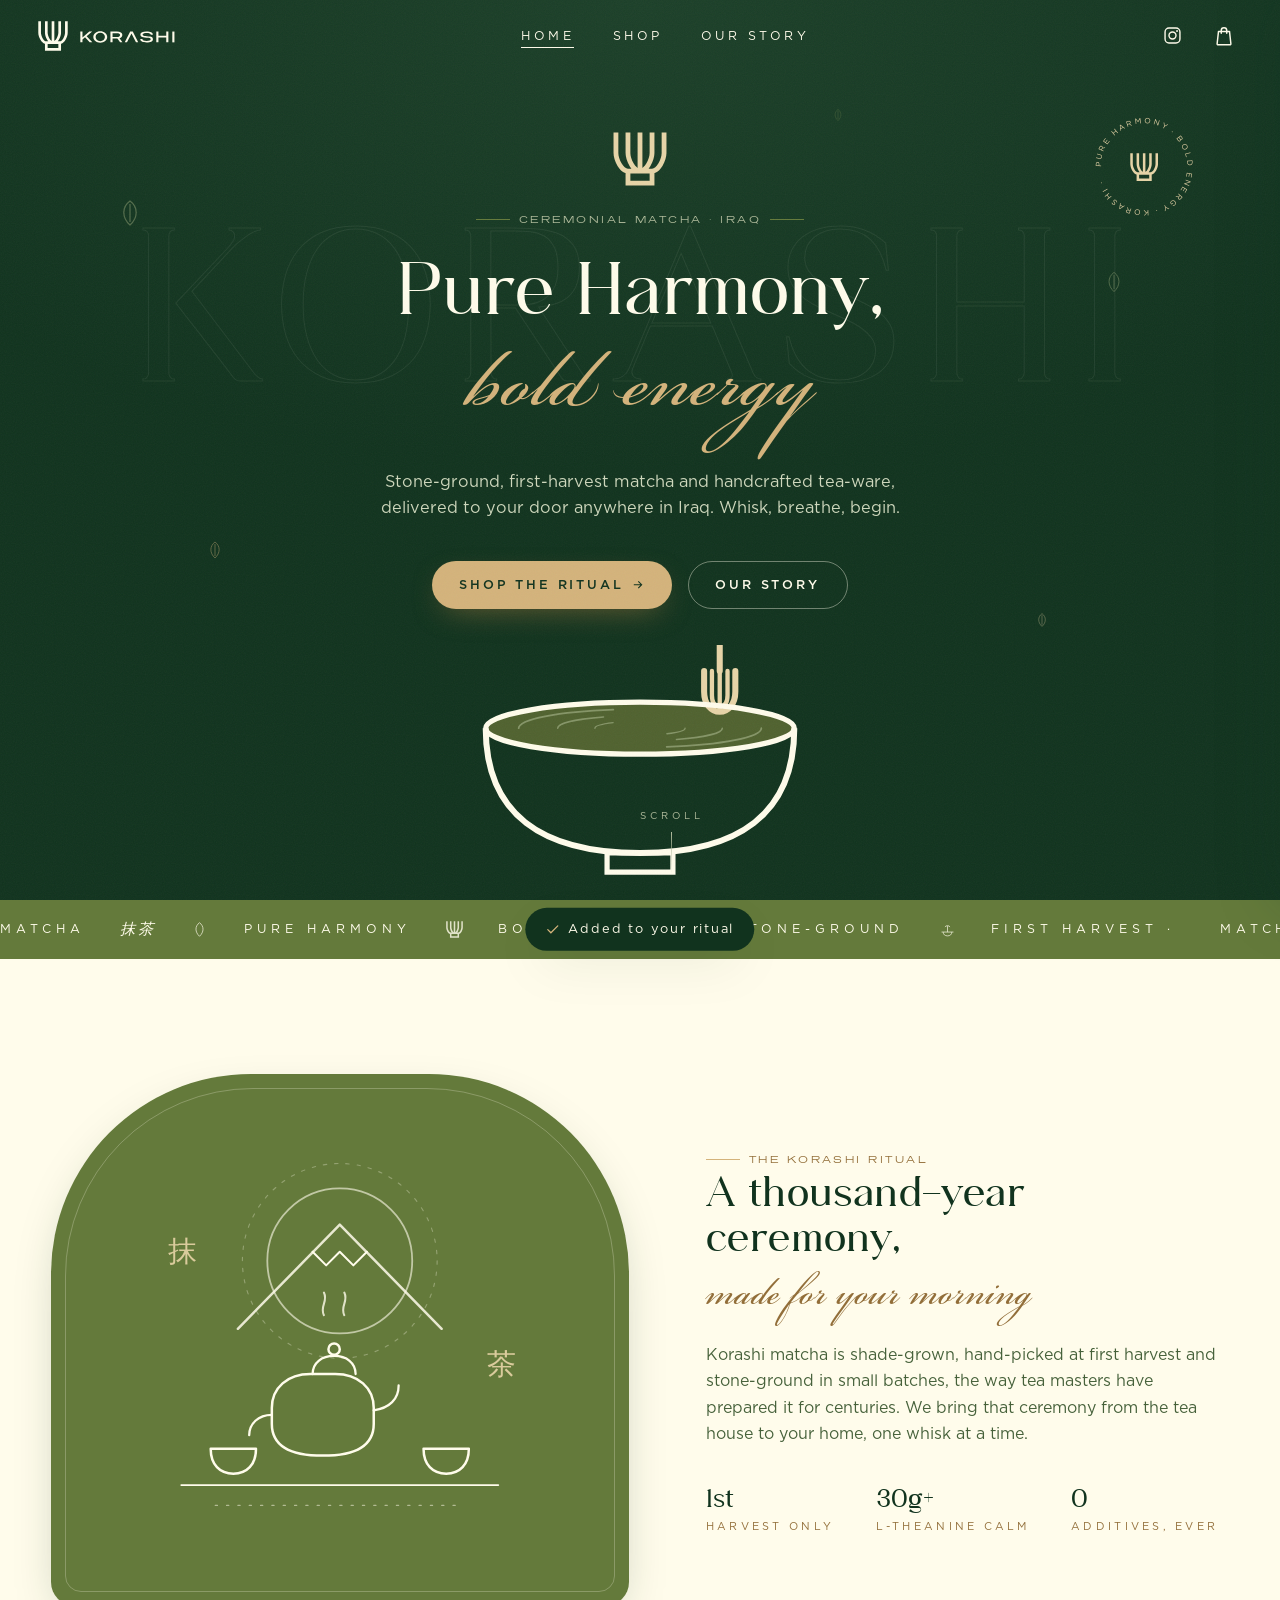
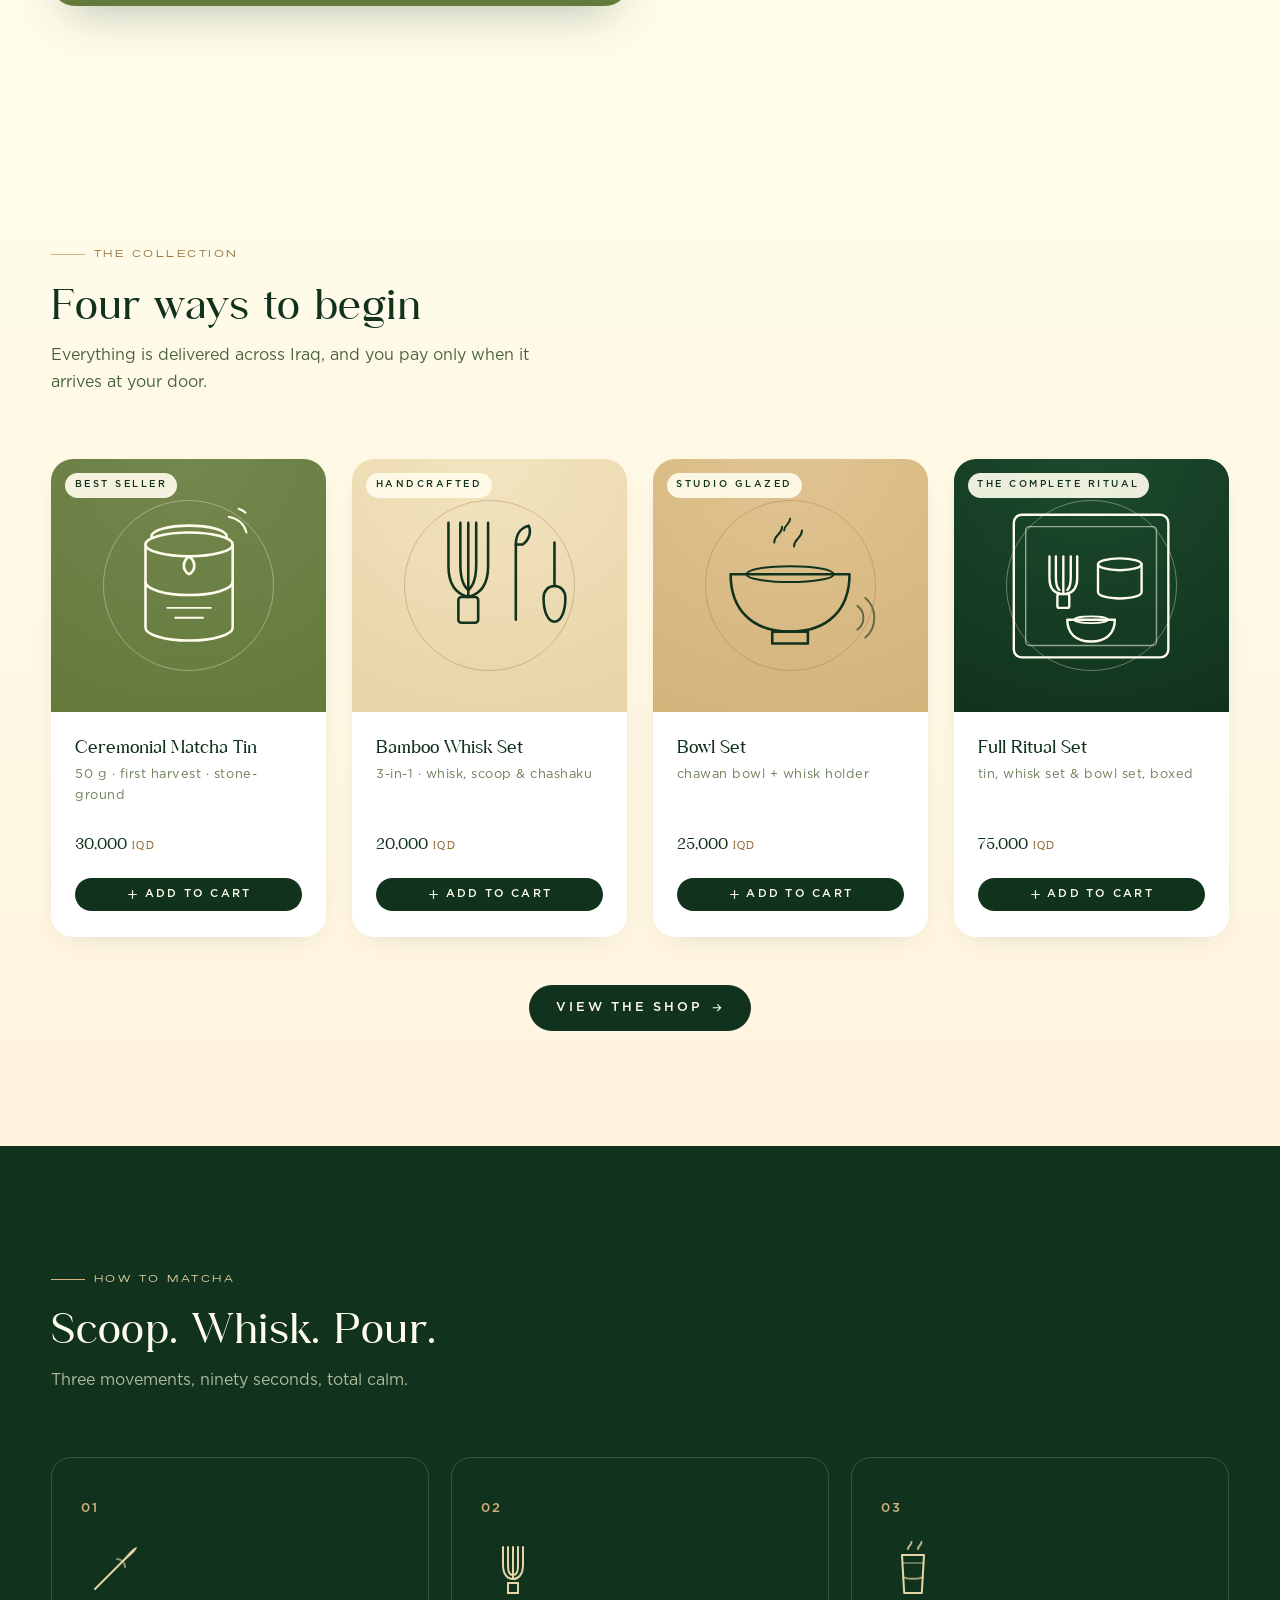
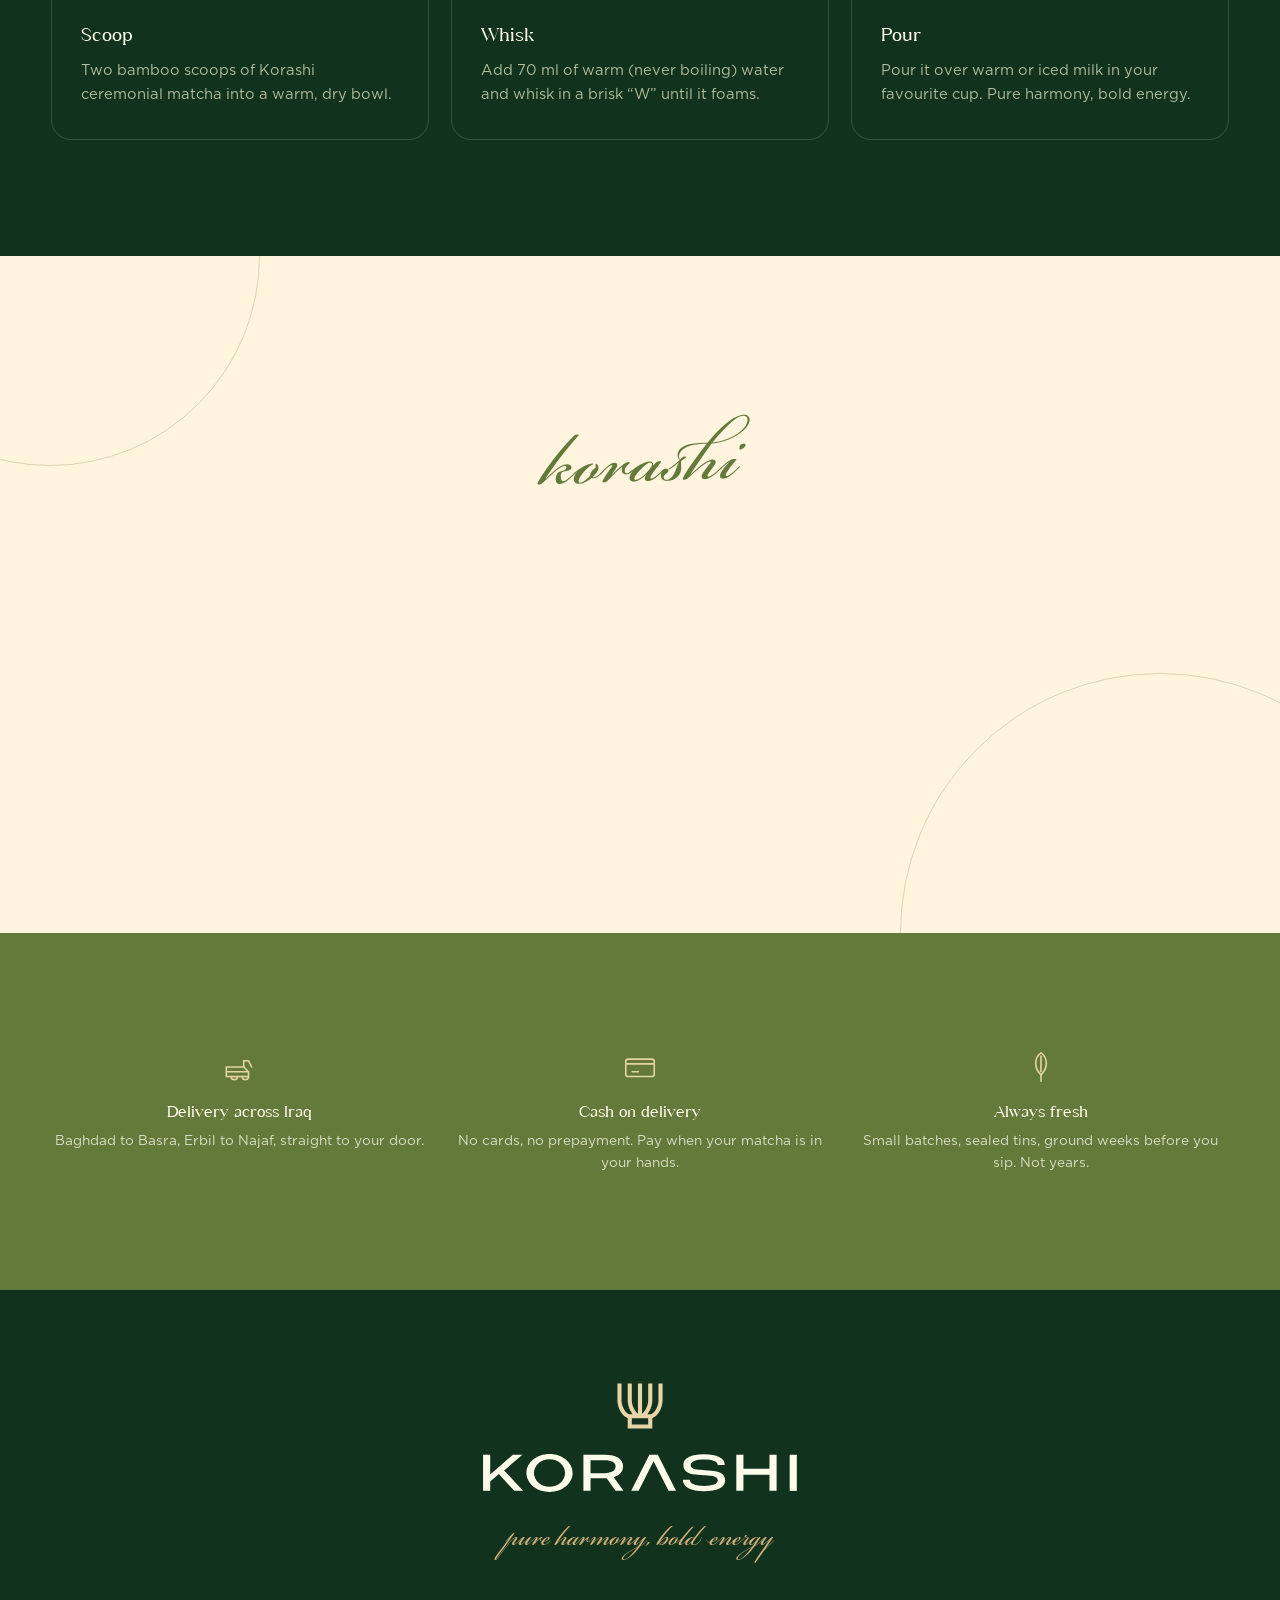
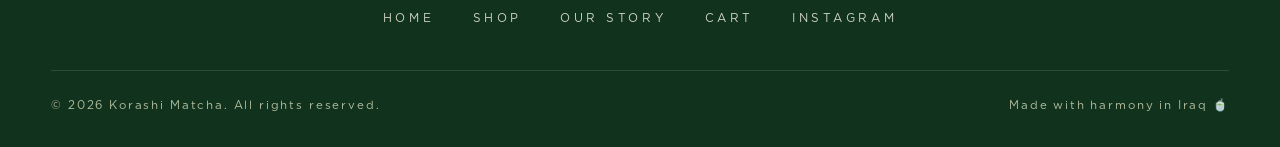
==== index.html @ 059290d9 "Add files via upload" ====
<!DOCTYPE html>
<html lang="en">
<head>
<meta charset="UTF-8">
<meta name="viewport" content="width=device-width, initial-scale=1.0">
<title>Korashi · Ceremonial Matcha · Pure Harmony, Bold Energy</title>
<meta name="description" content="Korashi brings ceremonial-grade matcha and handcrafted tea-ware to Iraq. Stone-ground, first harvest, delivered to your door. Cash on delivery.">
<link rel="icon" href="assets/favicon.svg" type="image/svg+xml">
<link rel="preconnect" href="https://fonts.googleapis.com">
<link rel="preconnect" href="https://fonts.gstatic.com" crossorigin>
<link href="https://fonts.googleapis.com/css2?family=Cormorant+Garamond:wght@400;500;600&family=Montserrat:wght@400;500;600&family=Pinyon+Script&display=swap" rel="stylesheet">
<link rel="stylesheet" href="css/style.css?v=4">
</head>
<body>

<!-- ====================================================== NAV -->
<header class="nav on-dark">
  <div class="nav-inner">
    <a class="brand" href="index.html" aria-label="Korashi, home">
      <span data-mark="mark" class="mark"></span>
      <span class="word" data-wordmark></span>
    </a>
    <ul class="nav-links">
      <li><a href="index.html" class="active">Home</a></li>
      <li><a href="shop.html">Shop</a></li>
      <li><a href="story.html">Our Story</a></li>
    </ul>
    <div class="nav-actions">
      <a class="icon-link" href="https://instagram.com/korashi.iq" target="_blank" rel="noopener" aria-label="Korashi on Instagram">
        <svg viewBox="0 0 24 24" fill="none" stroke="currentColor" stroke-width="1.6" stroke-linecap="round"><rect x="3.5" y="3.5" width="17" height="17" rx="4.5"/><circle cx="12" cy="12" r="4"/><circle cx="17.2" cy="6.8" r="1.1" fill="currentColor" stroke="none"/></svg>
      </a>
      <button class="cart-btn" data-open-cart aria-label="Open cart">
        <svg viewBox="0 0 24 24" fill="none" stroke="currentColor" stroke-width="1.6" stroke-linecap="round" stroke-linejoin="round"><path d="M6 7h12l1.5 13.5a1 1 0 0 1-1 1.1H5.5a1 1 0 0 1-1-1.1L6 7Z"/><path d="M9 9V6a3 3 0 0 1 6 0v3"/></svg>
        <span class="cart-count zero">0</span>
      </button>
      <button class="burger" aria-label="Menu"><span></span><span></span><span></span></button>
    </div>
  </div>
</header>

<nav class="mobile-menu">
  <a href="index.html">Home</a>
  <a href="shop.html">Shop</a>
  <a href="story.html">Our Story</a>
  <a class="icon-link" href="https://instagram.com/korashi.iq" target="_blank" rel="noopener" aria-label="Korashi on Instagram" style="margin-top:.6rem">
    <svg viewBox="0 0 24 24" fill="none" stroke="currentColor" stroke-width="1.6" stroke-linecap="round"><rect x="3.5" y="3.5" width="17" height="17" rx="4.5"/><circle cx="12" cy="12" r="4"/><circle cx="17.2" cy="6.8" r="1.1" fill="currentColor" stroke="none"/></svg>
  </a>
  <span class="script">pure harmony, bold energy</span>
</nav>

<!-- ====================================================== HERO -->
<section class="hero">
  <div class="hero-ghost" aria-hidden="true">KORASHI</div>

  <!-- floating leaves -->
  <span class="leaf" style="top:22%;left:9%;width:30px;--dur:8s;--rot:-25deg" aria-hidden="true">
    <svg viewBox="0 0 40 40" fill="none" stroke="#93a276" stroke-width="1.6"><path d="M20 4C9 12 9 26 20 36c11-10 11-24 0-32Z"/><path d="M20 8v24"/></svg>
  </span>
  <span class="leaf" style="top:60%;left:16%;width:20px;--dur:11s;--del:1.2s;--rot:40deg" aria-hidden="true">
    <svg viewBox="0 0 40 40" fill="none" stroke="#d4b37b" stroke-width="1.6"><path d="M20 4C9 12 9 26 20 36c11-10 11-24 0-32Z"/><path d="M20 8v24"/></svg>
  </span>
  <span class="leaf" style="top:30%;right:12%;width:24px;--dur:9.5s;--del:.6s;--rot:15deg" aria-hidden="true">
    <svg viewBox="0 0 40 40" fill="none" stroke="#93a276" stroke-width="1.6"><path d="M20 4C9 12 9 26 20 36c11-10 11-24 0-32Z"/><path d="M20 8v24"/></svg>
  </span>
  <span class="leaf" style="top:68%;right:18%;width:16px;--dur:7.5s;--del:2s;--rot:-50deg" aria-hidden="true">
    <svg viewBox="0 0 40 40" fill="none" stroke="#e7d4a7" stroke-width="1.6"><path d="M20 4C9 12 9 26 20 36c11-10 11-24 0-32Z"/><path d="M20 8v24"/></svg>
  </span>
  <span class="leaf" style="top:12%;right:34%;width:14px;--dur:10s;--del:3s;--rot:70deg" aria-hidden="true">
    <svg viewBox="0 0 40 40" fill="none" stroke="#74874f" stroke-width="1.6"><path d="M20 4C9 12 9 26 20 36c11-10 11-24 0-32Z"/><path d="M20 8v24"/></svg>
  </span>

  <!-- rotating slogan badge -->
  <div class="hero-badge" aria-hidden="true">
    <svg class="badge-text" viewBox="0 0 120 120" fill="none">
      <defs><path id="circ" d="M60,60 m-44,0 a44,44 0 1,1 88,0 a44,44 0 1,1 -88,0"/></defs>
      <text font-family="Gotham,Montserrat,sans-serif" font-size="7.8" letter-spacing="2.1" fill="#e7d4a7">
        <textPath href="#circ">PURE HARMONY · BOLD ENERGY · KORASHI ·</textPath>
      </text>
    </svg>
    <svg class="badge-mark" viewBox="0 0 204.19 204" fill="#e7d4a7">
      <path d="M65.69 156.72H138.5V184.02H65.69ZM187.59 127.54C196.6 112.32 202.19 93.87 202.19 79.38L202.19 2.0L183.98 2.0L183.98 79.38C183.98 90.49 179.14 106.12 171.94 118.29C164.33 131.14 155.47 138.51 147.61 138.51L134.67 138.51L137.27 134.9C138.97 132.55 140.6 130.07 142.13 127.53C151.12 112.32 156.72 93.86 156.72 79.38L156.72 2.0L138.5 2.0L138.5 79.38C138.5 90.45 133.65 106.09 126.42 118.29C122.88 124.28 118.91 129.26 114.96 132.68L111.2 135.95L111.2 2.0L92.99 2.0L92.99 135.95L89.23 132.68C85.28 129.26 81.32 124.28 77.77 118.29C70.54 106.09 65.69 90.45 65.69 79.38L65.69 2.0L47.51 2.0L47.51 79.38C47.51 93.91 53.09 112.36 62.07 127.54C63.59 130.07 65.22 132.55 66.92 134.9L69.52 138.51L56.58 138.51C48.72 138.51 39.86 131.14 32.25 118.28C25.05 106.05 20.21 90.42 20.21 79.38L20.21 2.0L2.0 2.0L2.0 79.38C2.0 93.87 7.59 112.32 16.6 127.54C24.96 141.67 35.12 151.12 45.98 154.88L47.51 155.41L47.51 202.0L156.72 202.0L156.72 155.41L158.24 154.88C169.09 151.12 179.24 141.66 187.59 127.54Z"/>
    </svg>
  </div>

  <div class="hero-inner">
    <svg class="hero-mark" viewBox="0 0 204.19 204" fill="#e7d4a7" aria-hidden="true">
      <path d="M65.69 156.72H138.5V184.02H65.69ZM187.59 127.54C196.6 112.32 202.19 93.87 202.19 79.38L202.19 2.0L183.98 2.0L183.98 79.38C183.98 90.49 179.14 106.12 171.94 118.29C164.33 131.14 155.47 138.51 147.61 138.51L134.67 138.51L137.27 134.9C138.97 132.55 140.6 130.07 142.13 127.53C151.12 112.32 156.72 93.86 156.72 79.38L156.72 2.0L138.5 2.0L138.5 79.38C138.5 90.45 133.65 106.09 126.42 118.29C122.88 124.28 118.91 129.26 114.96 132.68L111.2 135.95L111.2 2.0L92.99 2.0L92.99 135.95L89.23 132.68C85.28 129.26 81.32 124.28 77.77 118.29C70.54 106.09 65.69 90.45 65.69 79.38L65.69 2.0L47.51 2.0L47.51 79.38C47.51 93.91 53.09 112.36 62.07 127.54C63.59 130.07 65.22 132.55 66.92 134.9L69.52 138.51L56.58 138.51C48.72 138.51 39.86 131.14 32.25 118.28C25.05 106.05 20.21 90.42 20.21 79.38L20.21 2.0L2.0 2.0L2.0 79.38C2.0 93.87 7.59 112.32 16.6 127.54C24.96 141.67 35.12 151.12 45.98 154.88L47.51 155.41L47.51 202.0L156.72 202.0L156.72 155.41L158.24 154.88C169.09 151.12 179.24 141.66 187.59 127.54Z"/>
    </svg>

    <span class="overline hero-up d1">Ceremonial Matcha &middot; Iraq</span>

    <h1>
      <span class="hero-up d2" style="display:block">Pure Harmony,</span>
      <span class="script hero-up d3">bold energy</span>
    </h1>

    <p class="hero-sub hero-up d4">
      Stone-ground, first-harvest matcha and handcrafted tea-ware,
      delivered to your door anywhere in Iraq. Whisk, breathe, begin.
    </p>

    <div class="hero-ctas hero-up d5">
      <a class="btn btn-gold" href="shop.html">
        Shop the ritual
        <svg viewBox="0 0 24 24" fill="none" stroke="currentColor" stroke-width="2"><path d="M5 12h14M13 6l6 6-6 6"/></svg>
      </a>
      <a class="btn btn-line" href="story.html">Our story</a>
    </div>
  </div>

  <!-- animated bowl scene -->
  <svg class="hero-bowl" viewBox="0 0 600 280" fill="none" aria-hidden="true">
    <!-- steam -->
    <g class="steam">
      <path d="M255 90 C247 70 263 58 255 38 C249 24 257 14 255 4"/>
      <path d="M300 86 C292 66 308 54 300 34 C294 20 302 10 300 0"/>
      <path d="M345 90 C337 70 353 58 345 38 C339 24 347 14 345 4"/>
    </g>
    <!-- liquid -->
    <ellipse cx="300" cy="96" rx="178" ry="30" fill="#50622f"/>
    <g stroke="#93a276" stroke-linecap="round" opacity=".8" fill="none">
      <ellipse class="swirl s1" cx="300" cy="96" rx="140" ry="22" stroke-width="2" stroke-dasharray="55 85" pathLength="280"/>
      <ellipse class="swirl s2" cx="300" cy="96" rx="95" ry="14.5" stroke-width="1.8" stroke-dasharray="40 100" pathLength="280"/>
      <ellipse class="swirl s3" cx="300" cy="96" rx="52" ry="8" stroke-width="1.6" stroke-dasharray="30 110" pathLength="280"/>
    </g>
    <!-- whisk dipped in -->
    <g class="whisk-dip" stroke="#e7d4a7" stroke-width="7" stroke-linecap="round">
      <path d="M392 -40 V30"/>
      <path d="M374 30 v24c0 14 8 23 18 23s18-9 18-23V30" fill="none"/>
      <path d="M383 30 v28c0 9 3.5 13 9 13s9-4 9-13V30" fill="none" stroke-width="5"/>
      <path d="M392 30 v46" stroke-width="5"/>
    </g>
    <!-- bowl -->
    <path d="M122 96 C122 196 188 240 300 240 C412 240 478 196 478 96"
          stroke="#fffceb" stroke-width="7" fill="none"/>
    <path d="M262 240 h76 v22 h-76 Z" stroke="#fffceb" stroke-width="6" fill="none"/>
    <ellipse cx="300" cy="96" rx="178" ry="30" stroke="#fffceb" stroke-width="6"/>
  </svg>

  <div class="scroll-hint"><span>Scroll</span><i></i></div>
</section>

<!-- ====================================================== MARQUEE -->
<div class="marquee" aria-hidden="true">
  <div class="marquee-track">
    <span>Matcha <i class="jp">抹茶</i>
      <svg viewBox="0 0 40 40" fill="none" stroke="currentColor" stroke-width="2"><path d="M20 4C9 12 9 26 20 36c11-10 11-24 0-32Z"/></svg>
      Pure Harmony
      <svg viewBox="0 0 204.19 204" fill="currentColor"><path d="M65.69 156.72H138.5V184.02H65.69ZM187.59 127.54C196.6 112.32 202.19 93.87 202.19 79.38L202.19 2.0L183.98 2.0L183.98 79.38C183.98 90.49 179.14 106.12 171.94 118.29C164.33 131.14 155.47 138.51 147.61 138.51L134.67 138.51L137.27 134.9C138.97 132.55 140.6 130.07 142.13 127.53C151.12 112.32 156.72 93.86 156.72 79.38L156.72 2.0L138.5 2.0L138.5 79.38C138.5 90.45 133.65 106.09 126.42 118.29C122.88 124.28 118.91 129.26 114.96 132.68L111.2 135.95L111.2 2.0L92.99 2.0L92.99 135.95L89.23 132.68C85.28 129.26 81.32 124.28 77.77 118.29C70.54 106.09 65.69 90.45 65.69 79.38L65.69 2.0L47.51 2.0L47.51 79.38C47.51 93.91 53.09 112.36 62.07 127.54C63.59 130.07 65.22 132.55 66.92 134.9L69.52 138.51L56.58 138.51C48.72 138.51 39.86 131.14 32.25 118.28C25.05 106.05 20.21 90.42 20.21 79.38L20.21 2.0L2.0 2.0L2.0 79.38C2.0 93.87 7.59 112.32 16.6 127.54C24.96 141.67 35.12 151.12 45.98 154.88L47.51 155.41L47.51 202.0L156.72 202.0L156.72 155.41L158.24 154.88C169.09 151.12 179.24 141.66 187.59 127.54Z"/></svg>
      Bold Energy
      <svg viewBox="0 0 40 40" fill="none" stroke="currentColor" stroke-width="2"><circle cx="20" cy="20" r="14"/><path d="M20 6v28"/></svg>
      Stone-ground
      <svg viewBox="0 0 40 40" fill="none" stroke="currentColor" stroke-width="2"><path d="M6 26h28M10 26c0 6 4 9 10 9s10-3 10-9M20 26V12M14 14c2-4 10-4 12 0"/></svg>
      First Harvest&nbsp;·&nbsp;
    </span>
  </div>
</div>

<!-- ====================================================== RITUAL INTRO -->
<section class="section ritual">
  <div class="container ritual-grid">
    <div class="ritual-art reveal">
      <!-- line illustration: tea ceremony scene -->
      <svg viewBox="0 0 420 380" fill="none" stroke="#fffceb" stroke-width="2.2" stroke-linecap="round" stroke-linejoin="round">
        <!-- sun arc -->
        <circle cx="210" cy="120" r="64" stroke-width="1.6" opacity=".6"/>
        <circle cx="210" cy="120" r="86" stroke-width="1" opacity=".3" stroke-dasharray="3 7"/>
        <!-- mountain -->
        <path d="M120 180 L210 88 L300 180" opacity=".85"/>
        <path d="M186 112 l12 12 12-12 12 12 12-12" stroke-width="1.8"/>
        <!-- teapot -->
        <path d="M150 250 c0-18 14-30 34-30h22c20 0 34 12 34 30v14c0 18-14 28-45 28s-45-10-45-28v-14Z"/>
        <path d="M240 252 c14-2 22-10 22-22M150 256 c-12 0-20 8-20 18" stroke-width="2"/>
        <path d="M186 220 c0-10 8-16 19-16s19 6 19 16" stroke-width="2"/>
        <circle cx="205" cy="198" r="5"/>
        <!-- cups -->
        <path d="M96 286 h40 c0 14-8 22-20 22s-20-8-20-22ZM284 286 h40 c0 14-8 22-20 22s-20-8-20-22Z"/>
        <!-- steam -->
        <path d="M196 168 c-4-8 4-12 0-20M214 168 c-4-8 4-12 0-20" stroke-width="1.8" opacity=".8"/>
        <!-- base line -->
        <path d="M70 318 h280" stroke-width="1.6"/>
        <path d="M100 336 h220" stroke-width="1" opacity=".5" stroke-dasharray="2 8"/>
        <!-- script JP accents -->
        <text x="58" y="120" font-family="Cormorant Garamond,serif" font-size="26" fill="#e7d4a7" stroke="none" opacity=".9">抹</text>
        <text x="340" y="220" font-family="Cormorant Garamond,serif" font-size="26" fill="#e7d4a7" stroke="none" opacity=".9">茶</text>
      </svg>
    </div>

    <div class="ritual-copy">
      <span class="overline reveal">The Korashi Ritual</span>
      <h2 class="h-serif reveal" data-delay="80">A thousand-year ceremony,
        <span class="script">made for your morning</span>
      </h2>
      <p class="reveal" data-delay="160">
        Korashi matcha is shade-grown, hand-picked at first harvest and
        stone-ground in small batches, the way tea masters have prepared it
        for centuries. We bring that ceremony from the tea house to your home,
        one whisk at a time.
      </p>
      <div class="ritual-stats">
        <div class="stat reveal" data-delay="220"><b>1st</b><span>Harvest only</span></div>
        <div class="stat reveal" data-delay="300"><b>30g+</b><span>L-theanine calm</span></div>
        <div class="stat reveal" data-delay="380"><b>0</b><span>Additives, ever</span></div>
      </div>
    </div>
  </div>
</section>

<!-- ====================================================== PRODUCTS -->
<section class="section products-bg" id="collection">
  <div class="container">
    <div class="section-head">
      <span class="overline reveal">The Collection</span>
      <h2 class="h-serif reveal" data-delay="80">Four ways to begin</h2>
      <p class="reveal" data-delay="160">Everything is delivered across Iraq, and you pay only when it arrives at your door.</p>
    </div>
    <div class="product-grid" data-product-grid></div>
    <p class="reveal" style="text-align:center;margin-top:3rem" data-delay="120">
      <a class="btn btn-ink" href="shop.html">View the shop
        <svg viewBox="0 0 24 24" fill="none" stroke="currentColor" stroke-width="2"><path d="M5 12h14M13 6l6 6-6 6"/></svg>
      </a>
    </p>
  </div>
</section>

<!-- ====================================================== STEPS -->
<section class="section steps">
  <div class="container">
    <div class="section-head">
      <span class="overline reveal">How to matcha</span>
      <h2 class="h-serif reveal" data-delay="80">Scoop. Whisk. Pour.</h2>
      <p class="reveal" data-delay="160">Three movements, ninety seconds, total calm.</p>
    </div>
    <div class="steps-grid">
      <div class="step reveal">
        <div class="icon">
          <svg viewBox="0 0 64 64" fill="none" stroke-width="2" stroke-linecap="round">
            <g class="anim-rock" style="transform-origin:32px 32px">
              <path d="M14 50 L40 24"/><path d="M40 24 c10-10 12-10 14-14 -4 2-4 4-14 14Z"/>
              <path d="M36 20 a8 8 0 0 1 8 8" opacity=".6"/>
            </g>
          </svg>
        </div>
        <h3>Scoop</h3>
        <p>Two bamboo scoops of Korashi ceremonial matcha into a warm, dry bowl.</p>
      </div>
      <div class="step reveal" data-delay="120">
        <div class="icon">
          <svg viewBox="0 0 64 64" fill="none" stroke-width="2" stroke-linecap="round">
            <g class="anim-rock" style="transform-origin:32px 12px">
              <path d="M22 8 v18 c0 10 5 14 10 14 s10-4 10-14 V8"/>
              <path d="M27 8 v19c0 6 2 9 5 9s5-3 5-9V8"/><path d="M32 8 v32"/>
              <path d="M27 44 h10 v10 h-10 Z"/>
            </g>
          </svg>
        </div>
        <h3>Whisk</h3>
        <p>Add 70 ml of warm (never boiling) water and whisk in a brisk “W” until it foams.</p>
      </div>
      <div class="step reveal" data-delay="240">
        <div class="icon">
          <svg viewBox="0 0 64 64" fill="none" stroke-width="2" stroke-linecap="round" stroke-linejoin="round">
            <path d="M21 16h22l-2.2 38H23.2Z"/>
            <path d="M22.2 38c3.5 2.4 16 2.4 19.6 0" opacity=".7"/>
            <path d="M22 24h20" opacity=".4"/>
            <path class="anim-rock" style="transform-origin:32px 8px" d="M27 10c0-3.5 3.5-3.5 3.5-7M37 10c0-3.5 3.5-3.5 3.5-7" opacity=".8"/>
          </svg>
        </div>
        <h3>Pour</h3>
        <p>Pour it over warm or iced milk in your favourite cup. Pure harmony, bold energy.</p>
      </div>
    </div>
  </div>
</section>

<!-- ====================================================== STORY TEASER -->
<section class="section teaser">
  <span class="ring r1"></span><span class="ring r2"></span>
  <div class="container">
    <span class="big-script reveal">korashi</span>
    <h2 class="h-serif reveal" data-delay="100">Born from a whisk, a bowl, and a quiet moment</h2>
    <p class="reveal" data-delay="180">
      Our brandmark is a chasen, the bamboo whisk that turns powdered leaf into
      liquid jade. It is the heart of every Korashi product and every Korashi morning.
    </p>
    <a class="btn btn-gold reveal" data-delay="260" href="story.html">Read our story</a>
    <a class="btn btn-ink reveal" data-delay="320" href="https://instagram.com/korashi.iq" target="_blank" rel="noopener" style="margin-left:.6rem">
      <svg viewBox="0 0 24 24" fill="none" stroke="currentColor" stroke-width="1.6" stroke-linecap="round"><rect x="3.5" y="3.5" width="17" height="17" rx="4.5"/><circle cx="12" cy="12" r="4"/><circle cx="17.2" cy="6.8" r="1.1" fill="currentColor" stroke="none"/></svg>
      korashi.iq
    </a>
  </div>
</section>

<!-- ====================================================== TRUST STRIP -->
<section class="section trust">
  <div class="container trust-grid">
    <div class="trust-item reveal">
      <svg viewBox="0 0 48 48" fill="none" stroke-width="2" stroke-linecap="round"><path d="M8 24h22l6 6v6H8zM14 36a4 4 0 1 0 8 0M28 36a4 4 0 1 0 8 0M8 30h28"/><path d="M30 24v-8h6l4 8"/></svg>
      <h4>Delivery across Iraq</h4>
      <p>Baghdad to Basra, Erbil to Najaf, straight to your door.</p>
    </div>
    <div class="trust-item reveal" data-delay="120">
      <svg viewBox="0 0 48 48" fill="none" stroke-width="2" stroke-linecap="round"><rect x="6" y="14" width="36" height="22" rx="3"/><path d="M6 20h36M14 30h8"/></svg>
      <h4>Cash on delivery</h4>
      <p>No cards, no prepayment. Pay when your matcha is in your hands.</p>
    </div>
    <div class="trust-item reveal" data-delay="240">
      <svg viewBox="0 0 48 48" fill="none" stroke-width="2" stroke-linecap="round"><path d="M24 6c-9 7-9 19 0 28 9-9 9-21 0-28Z"/><path d="M24 10v20M24 42v-8"/></svg>
      <h4>Always fresh</h4>
      <p>Small batches, sealed tins, ground weeks before you sip. Not years.</p>
    </div>
  </div>
</section>

<!-- ====================================================== FOOTER -->
<footer>
  <div class="container foot-inner">
    <span data-mark="" class="foot-mark" style="color:#e7d4a7"></span>
    <div class="foot-word" data-wordmark style="color:var(--cream)"></div>
    <div class="foot-slogan">pure harmony, bold energy</div>
    <nav class="foot-links">
      <a href="index.html">Home</a>
      <a href="shop.html">Shop</a>
      <a href="story.html">Our Story</a>
      <a href="#" data-open-cart>Cart</a>
      <a href="https://instagram.com/korashi.iq" target="_blank" rel="noopener">Instagram</a>
    </nav>
    <div class="foot-base">
      <span>© 2026 Korashi Matcha. All rights reserved.</span>
      <span>Made with harmony in Iraq 🍵</span>
    </div>
  </div>
</footer>

<script src="js/main.js?v=3"></script>
</body>
</html>
---- css/style.css ----
/* ========================================================================
   KORASHI — Pure Harmony, Bold Energy
   Brand palette (from Korashi Brand Guideline):
   deep green  #11331e  (Pantone 560 C)
   olive       #647a3b  (Pantone 7743 C)
   cream       #fffceb  (Pantone 7499 C)
   golds       #e7d4a7 / #d4b37b / #926e39
   ======================================================================== */

@font-face{font-family:"Classy Vogue";src:url("../assets/fonts/ClassyVogueRegular-full.woff2") format("woff2");font-weight:400;font-display:swap}
@font-face{font-family:"Gotham";src:url("../assets/fonts/Gotham-Book-full.woff2") format("woff2");font-weight:300 400;font-display:swap}
@font-face{font-family:"Gotham";src:url("../assets/fonts/Gotham-Medium-full.woff2") format("woff2");font-weight:500 600;font-display:swap}
@font-face{font-family:"Presicav";src:url("../assets/fonts/Presicav-Light.woff2") format("woff2");font-weight:300;font-display:swap}
@font-face{font-family:"Presicav";src:url("../assets/fonts/Presicav-Regular.woff2") format("woff2");font-weight:400 500;font-display:swap}
@font-face{font-family:"Bickham Script Pro";src:url("../assets/fonts/BickhamScriptPro-Regular.woff2") format("woff2");font-weight:400;font-display:swap}
@font-face{font-family:"Bickham Script Pro";src:url("../assets/fonts/BickhamScriptPro-Semibold.woff2") format("woff2");font-weight:600;font-display:swap}

:root{
  --ink:        #11331e;
  --ink-soft:   #1c4029;
  --olive:      #647a3b;
  --olive-deep: #50622f;
  --olive-mist: #93a276;
  --olive-pale: #b2bd9d;
  --cream:      #fffceb;
  --cream-2:    #fff4de;
  --sand:       #e7d4a7;
  --gold:       #d4b37b;
  --gold-deep:  #926e39;

  --serif: "Classy Vogue", "Cormorant Garamond", Georgia, serif;
  --sans:  "Gotham", "Montserrat", "Helvetica Neue", sans-serif;
  --wide:  "Presicav", "Gotham", "Montserrat", sans-serif;
  --script:"Bickham Script Pro", "Pinyon Script", cursive;

  --ease: cubic-bezier(.22,.84,.36,1);
  --shadow: 0 18px 50px -18px rgba(17,51,30,.35);
}

*{margin:0;padding:0;box-sizing:border-box}
html{scroll-behavior:smooth}
body{
  font-family:var(--sans);
  font-weight:400;
  background:var(--cream);
  color:var(--ink);
  line-height:1.65;
  overflow-x:hidden;
  -webkit-font-smoothing:antialiased;
}
/* paper grain */
body::after{
  content:"";position:fixed;inset:0;z-index:9999;pointer-events:none;opacity:.05;
  background-image:url("data:image/svg+xml,%3Csvg xmlns='http://www.w3.org/2000/svg' width='160' height='160'%3E%3Cfilter id='n'%3E%3CfeTurbulence type='fractalNoise' baseFrequency='.9' numOctaves='2'/%3E%3C/filter%3E%3Crect width='160' height='160' filter='url(%23n)'/%3E%3C/svg%3E");
}
img,svg{display:block;max-width:100%}
a{color:inherit;text-decoration:none}
button{font:inherit;color:inherit;background:none;border:0;cursor:pointer}
input,select,textarea{font:inherit;color:inherit}
::selection{background:var(--olive);color:var(--cream)}

.container{width:min(1180px,92%);margin-inline:auto}

/* ---------- type helpers ---------- */
.overline{
  font-family:var(--wide);font-size:.6rem;font-weight:300;letter-spacing:.26em;text-transform:uppercase;
  color:var(--gold-deep);display:inline-flex;align-items:center;gap:.9em;
}
.overline::before{content:"";width:34px;height:1px;background:var(--gold)}
.on-dark .overline,.overline.on-dark{color:var(--sand)}
.h-serif{font-family:var(--serif);font-weight:500;line-height:1.08;letter-spacing:.01em}
.script{font-family:var(--script);font-weight:400;line-height:1}
.section{padding:clamp(4.5rem,9vw,8rem) 0}
.section-head{max-width:640px;margin-bottom:clamp(2.5rem,5vw,4rem)}
.section-head h2{font-size:clamp(1.7rem,3.6vw,2.7rem);margin:.4em 0 .35em}
.section-head p{color:#46613a;max-width:46ch}

/* ---------- buttons ---------- */
.btn{
  position:relative;display:inline-flex;align-items:center;gap:.6em;
  padding:1em 2.1em;border-radius:99px;
  font-family:var(--sans);font-size:.8rem;font-weight:500;
  letter-spacing:.22em;text-transform:uppercase;
  transition:transform .45s var(--ease),box-shadow .45s var(--ease),background .3s,color .3s;
  overflow:hidden;white-space:nowrap;
}
.btn svg{width:1.05em;height:1.05em;flex:none}
.btn::before{ /* sheen sweep */
  content:"";position:absolute;top:0;left:-80%;width:55%;height:100%;
  background:linear-gradient(105deg,transparent,rgba(255,252,235,.45),transparent);
  transform:skewX(-20deg);transition:left .6s var(--ease);
}
.btn:hover::before{left:120%}
.btn:hover{transform:translateY(-3px)}
.btn:active{transform:translateY(0) scale(.98)}
.btn-gold{background:var(--gold);color:var(--ink);box-shadow:0 10px 30px -12px rgba(146,110,57,.8)}
.btn-gold:hover{background:var(--sand)}
.btn-ink{background:var(--ink);color:var(--cream)}
.btn-ink:hover{background:var(--ink-soft)}
.btn-line{border:1px solid currentColor;background:transparent}
.btn-line:hover{background:rgba(255,252,235,.1)}
.btn[disabled]{opacity:.5;pointer-events:none}

/* ---------- reveal on scroll ---------- */
.reveal{opacity:0;transform:translateY(34px);transition:opacity .9s var(--ease),transform .9s var(--ease)}
.reveal.in{opacity:1;transform:none}

/* ========================================================================
   NAV
   ======================================================================== */
.nav{
  position:fixed;top:0;left:0;right:0;z-index:200;
  transition:background .4s,box-shadow .4s,transform .4s;
}
.nav-inner{
  width:min(1280px,94%);margin-inline:auto;
  display:flex;align-items:center;justify-content:space-between;
  padding:1.1rem 0;transition:padding .4s;
}
.nav.scrolled{background:rgba(255,252,235,.88);backdrop-filter:blur(14px);box-shadow:0 1px 0 rgba(17,51,30,.08)}
.nav.scrolled .nav-inner{padding:.7rem 0}
.nav.on-dark:not(.scrolled){color:var(--cream)}
.brand{display:flex;align-items:center;gap:.75rem}
[data-mark],[data-wordmark]{display:inline-flex}
.brand .mark{width:30px;height:36px}
.brand .word{display:inline-flex;transform:translateY(1px)}
.brand .word svg{height:12px;width:auto}
.nav-links{display:flex;align-items:center;gap:2.4rem;list-style:none}
.nav-links a{
  position:relative;font-size:.78rem;font-weight:400;letter-spacing:.28em;text-transform:uppercase;
}
.nav-links a::after{
  content:"";position:absolute;left:0;bottom:-6px;width:100%;height:1px;
  background:currentColor;transform:scaleX(0);transform-origin:right;transition:transform .4s var(--ease);
}
.nav-links a:hover::after,.nav-links a.active::after{transform:scaleX(1);transform-origin:left}
.nav-actions{display:flex;align-items:center;gap:1.1rem}
.cart-btn{position:relative;display:inline-flex;padding:.4rem}
.cart-btn svg{width:22px;height:22px}
.icon-link{display:inline-flex;padding:.4rem;transition:transform .35s var(--ease),color .3s}
.icon-link svg{width:21px;height:21px}
.icon-link:hover{transform:translateY(-2px);color:var(--gold-deep)}
.nav.on-dark:not(.scrolled) .icon-link:hover{color:var(--gold)}
.mobile-menu .icon-link svg{width:30px;height:30px}
.cart-count{
  position:absolute;top:-2px;right:-6px;min-width:18px;height:18px;padding:0 4px;
  border-radius:99px;background:var(--gold-deep);color:var(--cream);
  font-size:.62rem;font-weight:600;display:grid;place-items:center;
  transition:transform .3s var(--ease);
}
.cart-count.zero{transform:scale(0)}
.cart-count.bump{animation:bump .45s var(--ease)}
@keyframes bump{40%{transform:scale(1.45)}}

.burger{display:none;flex-direction:column;gap:5px;padding:.5rem}
.burger span{width:24px;height:1.6px;background:currentColor;transition:.35s var(--ease)}

.mobile-menu{
  position:fixed;inset:0;z-index:190;background:var(--ink);color:var(--cream);
  display:flex;flex-direction:column;justify-content:center;align-items:center;gap:1rem;
  clip-path:circle(0% at calc(100% - 44px) 36px);transition:clip-path .65s var(--ease);
}
.mobile-menu.open{clip-path:circle(180% at calc(100% - 44px) 36px)}
.mobile-menu a{font-family:var(--serif);font-size:1.7rem;padding:.5rem;opacity:.92}
.mobile-menu .script{color:var(--gold);font-size:2.2rem;margin-top:1.4rem}
body.menu-open .burger span:nth-child(1){transform:translateY(6.6px) rotate(45deg)}
body.menu-open .burger span:nth-child(2){opacity:0}
body.menu-open .burger span:nth-child(3){transform:translateY(-6.6px) rotate(-45deg)}
body.menu-open{overflow:hidden}
body.menu-open .nav{color:var(--cream)!important;background:transparent!important;box-shadow:none!important}

/* ========================================================================
   HERO
   ======================================================================== */
.hero{
  position:relative;min-height:100svh;display:flex;flex-direction:column;
  justify-content:center;align-items:center;text-align:center;
  background:radial-gradient(120% 90% at 50% 0%,var(--ink-soft) 0%,var(--ink) 58%);
  color:var(--cream);overflow:hidden;padding:7.5rem 1rem 0;
}
/* faint giant wordmark backdrop */
.hero-ghost{
  position:absolute;top:14%;left:50%;transform:translateX(-50%);
  font-family:var(--serif);font-weight:400;letter-spacing:.08em;
  font-size:clamp(6rem,17vw,15rem);color:transparent;
  -webkit-text-stroke:1px rgba(255,252,235,.07);
  pointer-events:none;user-select:none;white-space:nowrap;
}
.hero-inner{position:relative;z-index:3;display:flex;flex-direction:column;align-items:center;max-width:880px}
.hero-mark{width:54px;height:54px;margin-bottom:1.6rem;animation:markIn 1.4s var(--ease) both}
@keyframes markIn{0%{opacity:0;transform:translateY(26px) scale(.82)}100%{opacity:1;transform:none}}

.hero .overline{color:var(--olive-pale)}
.hero .overline::before,.hero .overline::after{content:"";width:34px;height:1px;background:var(--olive)}
.hero h1{
  font-family:var(--serif);font-weight:400;
  font-size:clamp(2.2rem,6vw,4.6rem);line-height:1.06;margin:.3em 0 0;
}
.hero h1 .script{
  display:block;font-size:clamp(3.6rem,9.4vw,7.8rem);font-weight:400;color:var(--gold);
  margin-top:-.04em;transform:rotate(-2deg);
}
.hero-sub{max-width:46ch;margin:1.6rem auto 2.4rem;color:#cfd8bd;font-size:1.02rem;font-weight:300}
.hero-ctas{display:flex;gap:1rem;flex-wrap:wrap;justify-content:center}
.hero .btn-line{color:var(--cream);border-color:rgba(255,252,235,.4)}

/* staggered entrance */
.hero-up{opacity:0;transform:translateY(40px);animation:heroUp 1.1s var(--ease) forwards}
@keyframes heroUp{to{opacity:1;transform:none}}
.d1{animation-delay:.15s}.d2{animation-delay:.3s}.d3{animation-delay:.45s}.d4{animation-delay:.6s}.d5{animation-delay:.75s}

/* the bowl scene */
.hero-bowl{
  position:relative;z-index:2;width:min(520px,80vw);margin-top:clamp(1.5rem,4vh,3.5rem);
  opacity:0;animation:heroUp 1.2s var(--ease) .8s forwards;
}
.hero-bowl .steam path{
  fill:none;stroke:var(--cream);stroke-width:2.4;stroke-linecap:round;opacity:0;
  stroke-dasharray:60 200;
  animation:steam 5s ease-in-out infinite;
}
.hero-bowl .steam path:nth-child(2){animation-delay:1.6s}
.hero-bowl .steam path:nth-child(3){animation-delay:3.2s}
@keyframes steam{
  0%{stroke-dashoffset:240;opacity:0}
  18%{opacity:.5}
  60%{opacity:.25}
  100%{stroke-dashoffset:0;opacity:0}
}
.hero-bowl .swirl{animation:swirl 7s linear infinite}
.hero-bowl .swirl.s2{animation-duration:5.2s;animation-direction:reverse}
.hero-bowl .swirl.s3{animation-duration:3.8s}
@keyframes swirl{to{stroke-dashoffset:-280}}
.hero-bowl .whisk-dip{animation:whiskRock 3.4s ease-in-out infinite;transform-origin:392px 40px}
@keyframes whiskRock{0%,100%{transform:rotate(0deg)}50%{transform:rotate(-5deg)}}

/* rotating badge */
.hero-badge{
  position:absolute;z-index:4;right:clamp(1rem,6vw,5rem);top:clamp(5.5rem,12vh,8rem);
  width:118px;height:118px;opacity:0;animation:heroUp 1s var(--ease) 1.1s forwards;
}
.hero-badge svg{position:absolute;inset:0;width:100%;height:100%}
.hero-badge .badge-text{animation:spin 24s linear infinite}
.hero-badge .badge-mark{width:24%;height:24%;inset:38%}
@keyframes spin{to{transform:rotate(360deg)}}

/* floating leaves */
.leaf{position:absolute;z-index:1;pointer-events:none;opacity:.5}
.leaf svg{width:100%;height:100%}
.leaf{animation:floaty var(--dur,9s) ease-in-out var(--del,0s) infinite}
@keyframes floaty{
  0%,100%{transform:translateY(0) rotate(var(--rot,0deg))}
  50%{transform:translateY(-26px) rotate(calc(var(--rot,0deg) + 14deg))}
}

/* scroll hint */
.scroll-hint{
  position:absolute;bottom:1.6rem;left:50%;transform:translateX(-50%);z-index:4;
  display:flex;flex-direction:column;align-items:center;gap:.5rem;
  font-size:.62rem;letter-spacing:.4em;text-transform:uppercase;color:var(--olive-pale);
  opacity:0;animation:heroUp 1s var(--ease) 1.5s forwards;
}
.scroll-hint i{width:1px;height:42px;background:linear-gradient(var(--olive-pale),transparent);position:relative;overflow:hidden}
.scroll-hint i::after{content:"";position:absolute;top:-40%;left:0;width:100%;height:40%;background:var(--cream);animation:dripline 2s ease-in-out infinite}
@keyframes dripline{to{top:120%}}

/* ========================================================================
   MARQUEE
   ======================================================================== */
.marquee{background:var(--olive);color:var(--cream);padding:1.05rem 0;overflow:hidden;position:relative}
.marquee-track{display:flex;width:max-content;animation:marquee 36s linear infinite}
.marquee:hover .marquee-track{animation-play-state:paused}
.marquee-track span{
  display:inline-flex;align-items:center;gap:2.2rem;padding-right:2.2rem;
  font-size:.78rem;font-weight:400;letter-spacing:.4em;text-transform:uppercase;white-space:nowrap;
}
.marquee-track .jp{font-size:.95rem;letter-spacing:.2em}
.marquee-track svg{width:17px;height:17px;opacity:.8}
@keyframes marquee{to{transform:translateX(-50%)}}

/* ========================================================================
   RITUAL INTRO (index)
   ======================================================================== */
.ritual{position:relative}
.ritual-grid{display:grid;grid-template-columns:1.05fr .95fr;gap:clamp(2.5rem,6vw,6rem);align-items:center}
.ritual-art{
  position:relative;background:var(--olive);border-radius:200px 200px 24px 24px;
  padding:clamp(2rem,4vw,3.5rem);box-shadow:var(--shadow);overflow:hidden;
}
.ritual-art::before{
  content:"";position:absolute;inset:14px;border:1px solid rgba(255,252,235,.25);
  border-radius:188px 188px 16px 16px;pointer-events:none;
}
.ritual-art svg{width:100%;height:auto}
.ritual-copy h2{font-size:clamp(1.7rem,3.4vw,2.6rem)}
.ritual-copy .script{color:var(--gold-deep);font-size:clamp(2.6rem,4.6vw,3.5rem);display:block;margin-top:.12em}
.ritual-copy p{margin:1.3rem 0 0;color:#46613a}
.ritual-stats{display:flex;gap:2.6rem;margin-top:2.4rem;flex-wrap:wrap}
.stat b{font-family:var(--serif);font-weight:400;font-size:1.6rem;display:block;line-height:1}
.stat span{font-size:.68rem;letter-spacing:.3em;text-transform:uppercase;color:var(--gold-deep)}

/* ========================================================================
   PRODUCTS
   ======================================================================== */
.products-bg{background:linear-gradient(var(--cream),var(--cream-2))}
.product-grid{display:grid;grid-template-columns:repeat(auto-fit,minmax(255px,1fr));gap:1.6rem}
.card{
  position:relative;background:#fff;border-radius:22px;overflow:hidden;
  box-shadow:0 8px 30px -16px rgba(17,51,30,.22);
  transition:transform .55s var(--ease),box-shadow .55s var(--ease);
  display:flex;flex-direction:column;
}
.card:hover{transform:translateY(-9px);box-shadow:var(--shadow)}
.card-art{position:relative;aspect-ratio:1/.92;display:grid;place-items:center;overflow:hidden}
.card-art svg{width:72%;height:auto;transition:transform .7s var(--ease)}
.card:hover .card-art svg{transform:scale(1.07) rotate(-1.5deg)}
.card-art .halo{
  position:absolute;width:62%;aspect-ratio:1;border-radius:50%;
  border:1px solid rgba(255,252,235,.35);transition:transform .7s var(--ease);
}
.card:hover .card-art .halo{transform:scale(1.15)}
.card-tag{
  position:absolute;top:14px;left:14px;background:rgba(255,252,235,.92);color:var(--ink);
  font-size:.6rem;font-weight:600;letter-spacing:.26em;text-transform:uppercase;
  padding:.45em 1em;border-radius:99px;
}
.card-body{padding:1.4rem 1.5rem 1.6rem;display:flex;flex-direction:column;gap:.4rem;flex:1}
.card-body h3{font-family:var(--serif);font-weight:400;font-size:1.12rem;line-height:1.3}
.card-body .sub{font-size:.8rem;color:#6b7d57;letter-spacing:.04em}
.card-foot{margin-top:auto;display:flex;align-items:center;justify-content:space-between;padding-top:1.1rem}
.price{font-family:var(--serif);font-weight:400;font-size:1rem}
.price small{font-size:.66em;letter-spacing:.12em;color:var(--gold-deep)}
.add-btn{
  display:inline-flex;align-items:center;gap:.5em;
  background:var(--ink);color:var(--cream);border-radius:99px;padding:.66em 1.25em;
  font-size:.7rem;font-weight:500;letter-spacing:.2em;text-transform:uppercase;
  transition:background .3s,transform .3s var(--ease);
}
.add-btn:hover{background:var(--olive);transform:translateY(-2px)}
.add-btn:active{transform:scale(.95)}
.add-btn svg{width:13px;height:13px}

/* art backdrops per product */
.art-olive{background:radial-gradient(110% 110% at 50% 0%,#74874f,var(--olive))}
.art-ink{background:radial-gradient(110% 110% at 50% 0%,#1c4a2c,var(--ink))}
.art-sand{background:radial-gradient(110% 110% at 50% 0%,#f3e4c0,var(--sand))}
.art-gold{background:radial-gradient(110% 110% at 50% 0%,#e0c490,var(--gold))}
.art-sand .halo,.art-gold .halo{border-color:rgba(146,110,57,.35)}

/* qty stepper (shop page) */
.qty{display:inline-flex;align-items:center;border:1px solid rgba(17,51,30,.25);border-radius:99px}
.qty button{width:34px;height:34px;display:grid;place-items:center;font-size:1rem;transition:background .25s;border-radius:99px}
.qty button:hover{background:rgba(100,122,59,.12)}
.qty output{min-width:30px;text-align:center;font-weight:500;font-size:.9rem}

/* ========================================================================
   STEPS (scoop / whisk / sip)
   ======================================================================== */
.steps{background:var(--ink);color:var(--cream);position:relative;overflow:hidden}
.steps .overline{color:var(--sand)}
.steps h2{color:var(--cream)}
.steps .section-head p{color:var(--olive-pale)}
.steps-grid{display:grid;grid-template-columns:repeat(3,1fr);gap:1.4rem;counter-reset:step}
.step{
  position:relative;border:1px solid rgba(255,252,235,.16);border-radius:20px;
  padding:2.2rem 1.8rem 2rem;transition:background .4s,transform .5s var(--ease);
}
.step:hover{background:rgba(255,252,235,.05);transform:translateY(-6px)}
.step::before{
  counter-increment:step;content:"0" counter(step);
  font-size:.8rem;font-weight:500;letter-spacing:.2em;color:var(--gold);
  letter-spacing:.15em;
}
.step .icon{width:64px;height:64px;margin:1.2rem 0 1rem}
.step .icon svg{width:100%;height:100%;stroke:var(--sand)}
.step:hover .icon svg .anim-rock{animation:rock 1.2s ease-in-out infinite}
@keyframes rock{0%,100%{transform:rotate(-6deg)}50%{transform:rotate(6deg)}}
.step h3{font-family:var(--serif);font-size:1.2rem;font-weight:400;margin-bottom:.5rem}
.step p{font-size:.92rem;color:var(--olive-pale)}

/* ========================================================================
   STORY TEASER / banners
   ======================================================================== */
.teaser{position:relative;text-align:center;background:var(--cream-2);overflow:hidden}
.teaser .big-script{font-family:var(--script);font-size:clamp(3.4rem,8.6vw,7rem);color:var(--olive);display:block;transform:rotate(-2deg)}
.teaser h2{font-size:clamp(1.4rem,3vw,2.2rem);max-width:24ch;margin:0 auto .7em}
.teaser p{max-width:52ch;margin:0 auto 2.2rem;color:#46613a}
.teaser .ring{
  position:absolute;border:1px solid rgba(100,122,59,.25);border-radius:50%;
  width:420px;aspect-ratio:1;pointer-events:none;
}
.ring.r1{top:-210px;left:-160px}
.ring.r2{bottom:-260px;right:-140px;width:520px}

/* trust strip */
.trust{background:var(--olive);color:var(--cream)}
.trust-grid{display:grid;grid-template-columns:repeat(3,1fr);gap:1.5rem;text-align:center}
.trust-item svg{width:38px;height:38px;margin:0 auto .8rem;stroke:var(--sand)}
.trust-item h4{font-family:var(--serif);font-size:1rem;font-weight:400;margin-bottom:.3rem}
.trust-item p{font-size:.85rem;color:#d9dfc6}

/* ========================================================================
   PAGE HERO (shop / story)
   ======================================================================== */
.page-hero{
  background:radial-gradient(120% 100% at 50% 0%,var(--ink-soft),var(--ink));
  color:var(--cream);text-align:center;
  padding:clamp(9rem,18vh,12rem) 1rem clamp(3.5rem,7vw,5.5rem);
  position:relative;overflow:hidden;
}
.page-hero h1{font-family:var(--serif);font-weight:400;font-size:clamp(1.9rem,4.6vw,3.4rem)}
.page-hero h1 .script{
  display:block;font-size:clamp(2.9rem,7.6vw,5.8rem);font-weight:400;
  margin-top:-.02em;transform:rotate(-2deg);
}
.page-hero .script{color:var(--gold)}
.page-hero p{color:var(--olive-pale);max-width:52ch;margin:1rem auto 0}
.page-hero .overline{color:var(--olive-pale)}

/* ========================================================================
   STORY PAGE
   ======================================================================== */
.story-body{max-width:680px;margin-inline:auto;font-size:1.06rem}
.story-body p+p{margin-top:1.4em}
.story-body .lede{font-family:var(--serif);font-size:1.2rem;line-height:1.6;color:var(--olive-deep)}
.dropcap::first-letter{
  font-family:var(--serif);font-size:3.4em;float:left;line-height:.82;
  padding:.06em .12em 0 0;color:var(--olive);font-weight:600;
}
.values-grid{display:grid;grid-template-columns:repeat(auto-fit,minmax(210px,1fr));gap:1.3rem;margin-top:3rem}
.value{
  background:#fff;border-radius:18px;padding:1.8rem 1.5rem;text-align:center;
  box-shadow:0 8px 26px -16px rgba(17,51,30,.25);transition:transform .5s var(--ease);
}
.value:hover{transform:translateY(-6px)}
.value svg{width:40px;height:40px;margin:0 auto 1rem;stroke:var(--olive)}
.value h4{font-family:var(--serif);font-size:.98rem;font-weight:400;margin-bottom:.35rem}
.value p{font-size:.85rem;color:#6b7d57}

.slogan-banner{
  background:var(--olive);color:var(--cream);text-align:center;
  padding:clamp(4rem,8vw,6rem) 1rem;position:relative;overflow:hidden;
}
.slogan-banner .script{font-size:clamp(3.1rem,6.8vw,5.4rem);color:var(--sand)}
.slogan-banner h2{font-family:var(--sans);font-size:clamp(1.1rem,2.6vw,1.8rem);font-weight:500;letter-spacing:.42em;text-indent:.42em}

/* ========================================================================
   CART DRAWER + CHECKOUT
   ======================================================================== */
.drawer-overlay{
  position:fixed;inset:0;z-index:300;background:rgba(17,51,30,.45);backdrop-filter:blur(3px);
  opacity:0;pointer-events:none;transition:opacity .4s;
}
.drawer{
  position:fixed;top:0;right:0;bottom:0;z-index:310;width:min(440px,100vw);
  background:var(--cream);display:flex;flex-direction:column;
  transform:translateX(105%);transition:transform .55s var(--ease);
  box-shadow:-20px 0 60px rgba(17,51,30,.25);
}
body.drawer-open .drawer{transform:none}
body.drawer-open .drawer-overlay{opacity:1;pointer-events:auto}
body.drawer-open{overflow:hidden}

.drawer-head{
  display:flex;align-items:center;justify-content:space-between;
  padding:1.4rem 1.6rem;border-bottom:1px solid rgba(17,51,30,.1);
}
.drawer-head h3{font-family:var(--serif);font-weight:400;font-size:1.15rem}
.drawer-close{width:38px;height:38px;border-radius:50%;display:grid;place-items:center;transition:background .3s,transform .4s var(--ease)}
.drawer-close:hover{background:rgba(100,122,59,.12);transform:rotate(90deg)}
.drawer-body{flex:1;overflow-y:auto;padding:1.2rem 1.6rem}
.drawer-empty{text-align:center;padding:3.5rem 1rem;color:#6b7d57}
.drawer-empty svg{width:64px;height:64px;margin:0 auto 1.2rem;stroke:var(--olive-mist)}

.cart-line{display:flex;gap:1rem;padding:1rem 0;border-bottom:1px dashed rgba(17,51,30,.15);align-items:center}
.cart-line .thumb{
  width:62px;height:62px;border-radius:14px;flex:none;display:grid;place-items:center;overflow:hidden;
}
.cart-line .thumb svg{width:74%;height:74%}
.cart-line .info{flex:1;min-width:0}
.cart-line .info h4{font-family:var(--serif);font-weight:400;font-size:.86rem;line-height:1.35}
.cart-line .info .p{font-size:.78rem;color:var(--gold-deep);letter-spacing:.05em}
.cart-line .qty button{width:26px;height:26px;font-size:.85rem}
.cart-line .rm{font-size:.66rem;letter-spacing:.18em;text-transform:uppercase;color:#9b6a3c;margin-top:.2rem;opacity:.8}
.cart-line .rm:hover{text-decoration:underline}

.drawer-foot{padding:1.3rem 1.6rem 1.6rem;border-top:1px solid rgba(17,51,30,.1);background:var(--cream-2)}
.total-row{display:flex;justify-content:space-between;align-items:baseline;margin-bottom:.35rem}
.total-row .lbl{font-size:.72rem;letter-spacing:.3em;text-transform:uppercase;color:var(--gold-deep)}
.total-row .amt{font-family:var(--serif);font-weight:400;font-size:1.35rem}
.total-row.mini{margin-bottom:.15rem}
.total-row.mini .lbl{font-size:.62rem;color:var(--olive)}
.amt-mini{font-size:.8rem;font-weight:500;color:var(--ink-soft)}
.cod-note{font-size:.74rem;color:#6b7d57;margin-bottom:1rem;display:flex;align-items:center;gap:.45em}
.cod-note svg{width:14px;height:14px;flex:none;stroke:var(--olive)}
.drawer-foot .btn{width:100%;justify-content:center}
.drawer-cta:disabled{opacity:.75;cursor:wait;transform:none}
.drawer-cta .spinner{width:1em;height:1em;flex:none;border:2px solid rgba(17,51,30,.25);border-top-color:var(--ink);border-radius:50%;animation:spin .7s linear infinite}

/* checkout form (inside drawer) */
.checkout-form{display:none}
.drawer.checkout .cart-view{display:none}
.drawer.checkout .checkout-form{display:block}
.field{margin-bottom:1rem}
.field label{display:block;font-size:.68rem;font-weight:500;letter-spacing:.26em;text-transform:uppercase;color:var(--gold-deep);margin-bottom:.4rem}
.field input,.field select,.field textarea{
  width:100%;background:#fff;border:1px solid rgba(17,51,30,.18);border-radius:12px;
  padding:.8em 1em;font-weight:300;transition:border-color .3s,box-shadow .3s;
}
.field input:focus,.field select:focus,.field textarea:focus{
  outline:none;border-color:var(--olive);box-shadow:0 0 0 3px rgba(100,122,59,.15);
}
.field textarea{resize:vertical;min-height:70px}
.field .err{display:none;font-size:.72rem;color:#a14b2a;margin-top:.3rem}
.field.invalid input,.field.invalid select{border-color:#a14b2a}
.field.invalid .err{display:block}
.back-link{font-size:.7rem;letter-spacing:.24em;text-transform:uppercase;color:var(--olive-deep);display:inline-flex;align-items:center;gap:.4em;margin-bottom:1.1rem}
.back-link:hover{text-decoration:underline}

/* success state */
.order-success{display:none;text-align:center;padding:2.5rem 1rem}
.drawer.done .cart-view,.drawer.done .checkout-form,.drawer.done .drawer-foot{display:none}
.drawer.done .order-success{display:block}
.order-success .seal{width:88px;height:88px;margin:0 auto 1.4rem;border-radius:50%;background:var(--olive);display:grid;place-items:center;animation:pop .6s var(--ease)}
.order-success .seal svg{width:46px;height:46px}
@keyframes pop{0%{transform:scale(.4);opacity:0}70%{transform:scale(1.12)}100%{transform:scale(1)}}
.order-success h4{font-family:var(--serif);font-size:1.3rem;font-weight:400;margin-bottom:.5rem}
.order-success p{font-size:.9rem;color:#6b7d57;max-width:30ch;margin:0 auto 1.4rem}
.order-success .oid{font-weight:500;letter-spacing:.08em;color:var(--gold-deep)}

/* fly-to-cart dot */
.fly-dot{
  position:fixed;z-index:400;width:14px;height:14px;border-radius:50%;
  background:var(--gold);pointer-events:none;
  transition:transform .7s cubic-bezier(.3,.7,.4,1),opacity .7s;
}

/* toast */
.toast{
  position:fixed;left:50%;bottom:2rem;z-index:420;transform:translate(-50%,calc(100% + 2.5rem));
  background:var(--ink);color:var(--cream);padding:.85em 1.6em;border-radius:99px;
  font-size:.8rem;letter-spacing:.14em;display:flex;align-items:center;gap:.6em;
  transition:transform .5s var(--ease);box-shadow:var(--shadow);
}
.toast.show{transform:translate(-50%,0)}
.toast svg{width:15px;height:15px;stroke:var(--gold)}

/* ========================================================================
   FOOTER
   ======================================================================== */
footer{background:var(--ink);color:var(--cream);position:relative;overflow:hidden}
.foot-inner{padding:clamp(3.5rem,7vw,5.5rem) 0 2rem;text-align:center}
.foot-mark{width:46px;height:56px;margin:0 auto 1.2rem}
.foot-word{display:flex;justify-content:center}
.foot-word svg{height:clamp(26px,4.5vw,40px);width:auto}
.foot-slogan{font-family:var(--script);color:var(--gold);font-size:clamp(1.9rem,3.6vw,2.5rem);margin:.7rem 0 2.4rem}
.foot-links{display:flex;justify-content:center;gap:2.4rem;flex-wrap:wrap;margin-bottom:2.6rem}
.foot-links a{font-size:.74rem;letter-spacing:.3em;text-transform:uppercase;opacity:.8;transition:opacity .3s,color .3s}
.foot-links a:hover{opacity:1;color:var(--gold)}
.foot-base{border-top:1px solid rgba(255,252,235,.12);padding-top:1.6rem;font-size:.72rem;letter-spacing:.16em;color:var(--olive-pale);display:flex;justify-content:space-between;gap:1rem;flex-wrap:wrap}

/* ========================================================================
   RESPONSIVE
   ======================================================================== */
@media (max-width:900px){
  .ritual-grid{grid-template-columns:1fr}
  .steps-grid{grid-template-columns:1fr;max-width:480px;margin-inline:auto}
  .trust-grid{grid-template-columns:1fr;max-width:380px;margin-inline:auto;gap:2.2rem}
  .hero-badge{display:none}
}
@media (max-width:760px){
  .nav-links{display:none}
  .burger{display:flex}
  .scroll-hint{display:none}
  .foot-base{justify-content:center;text-align:center}
}
@media (prefers-reduced-motion:reduce){
  *,*::before,*::after{animation-duration:.001s!important;transition-duration:.001s!important;scroll-behavior:auto}
}
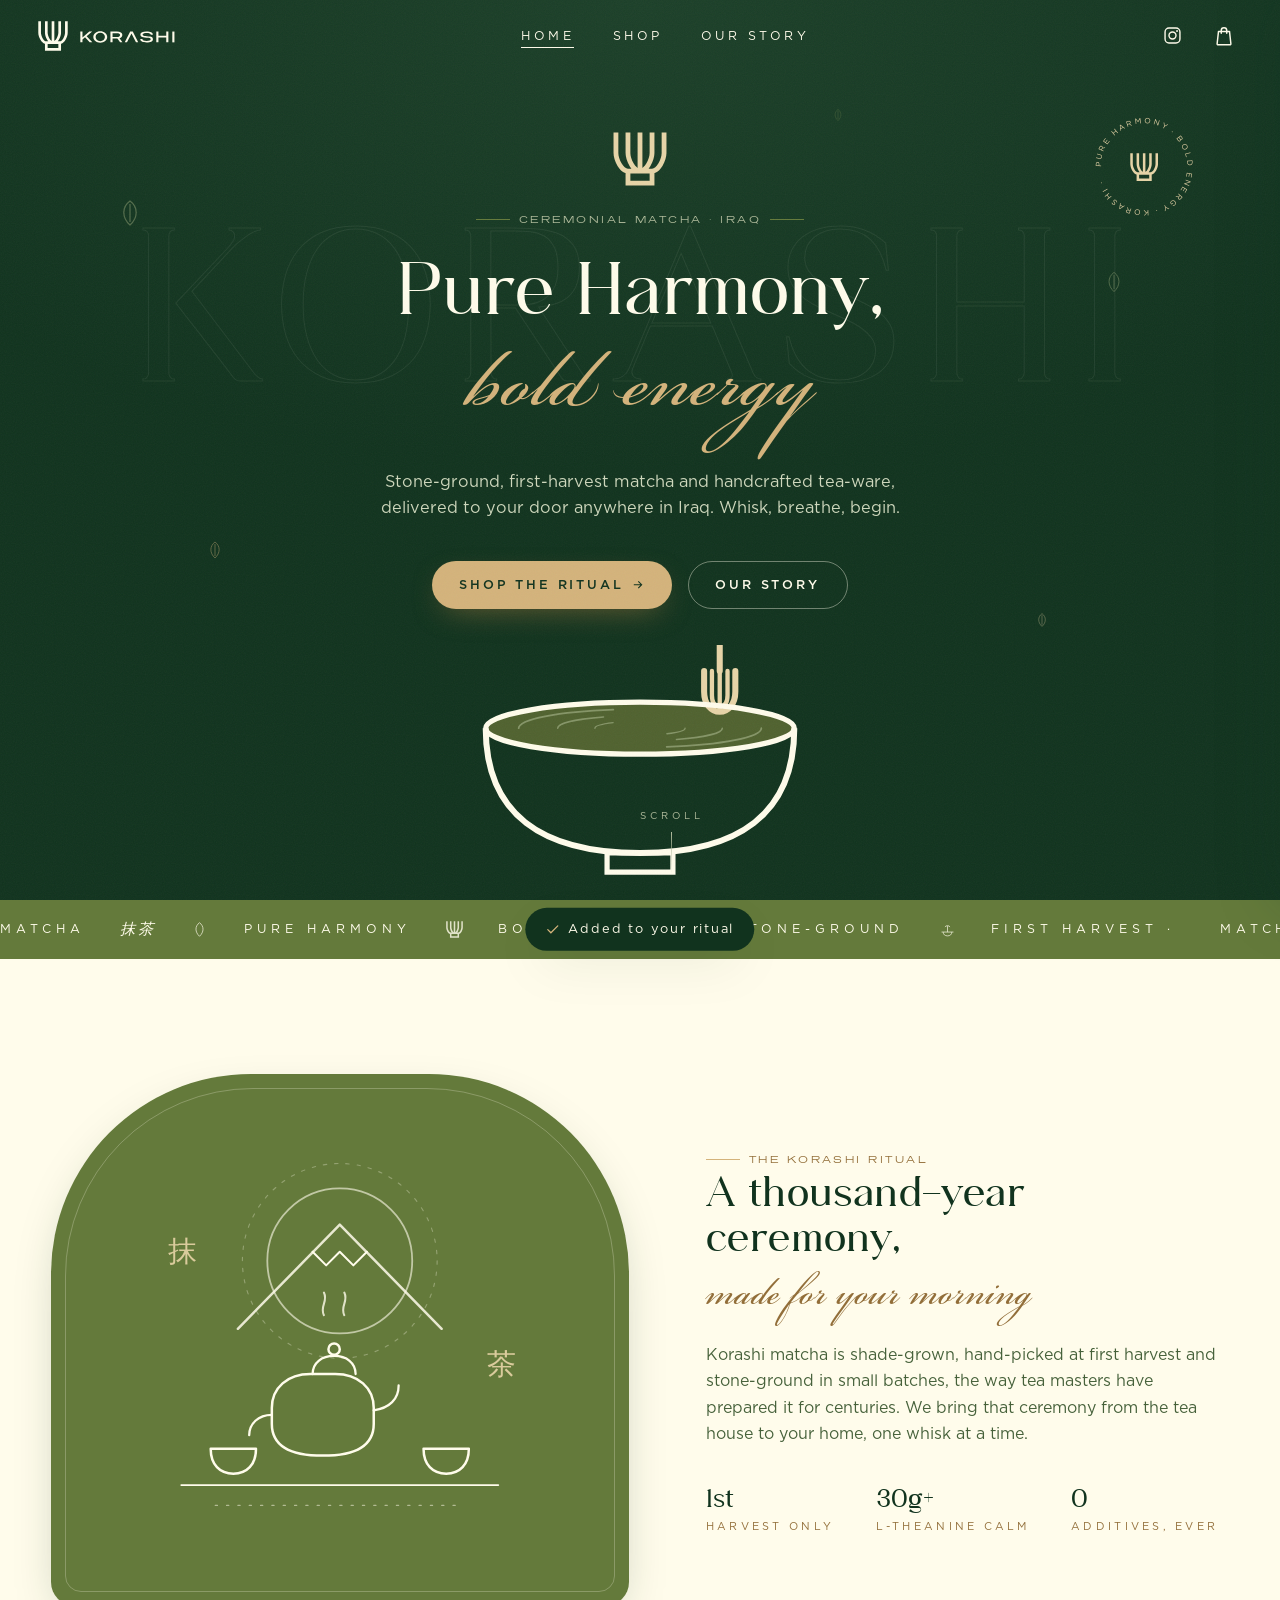
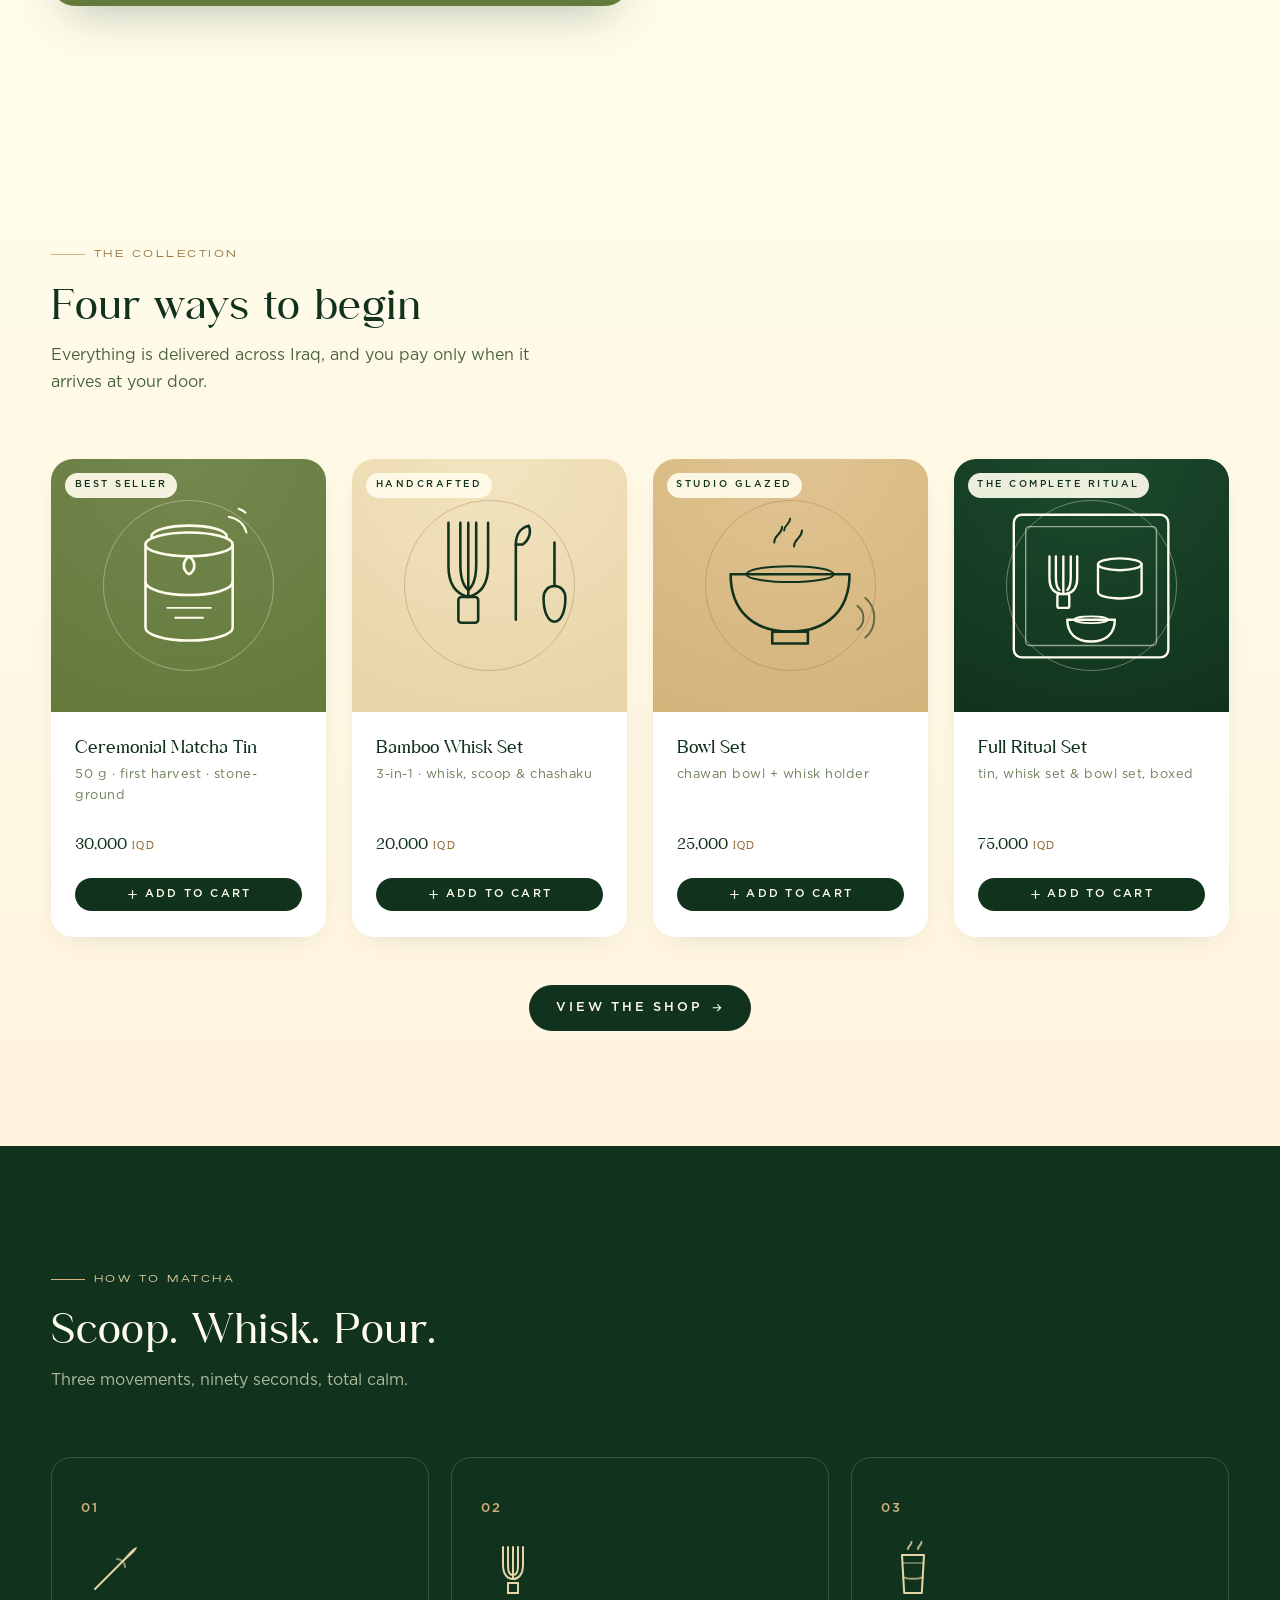
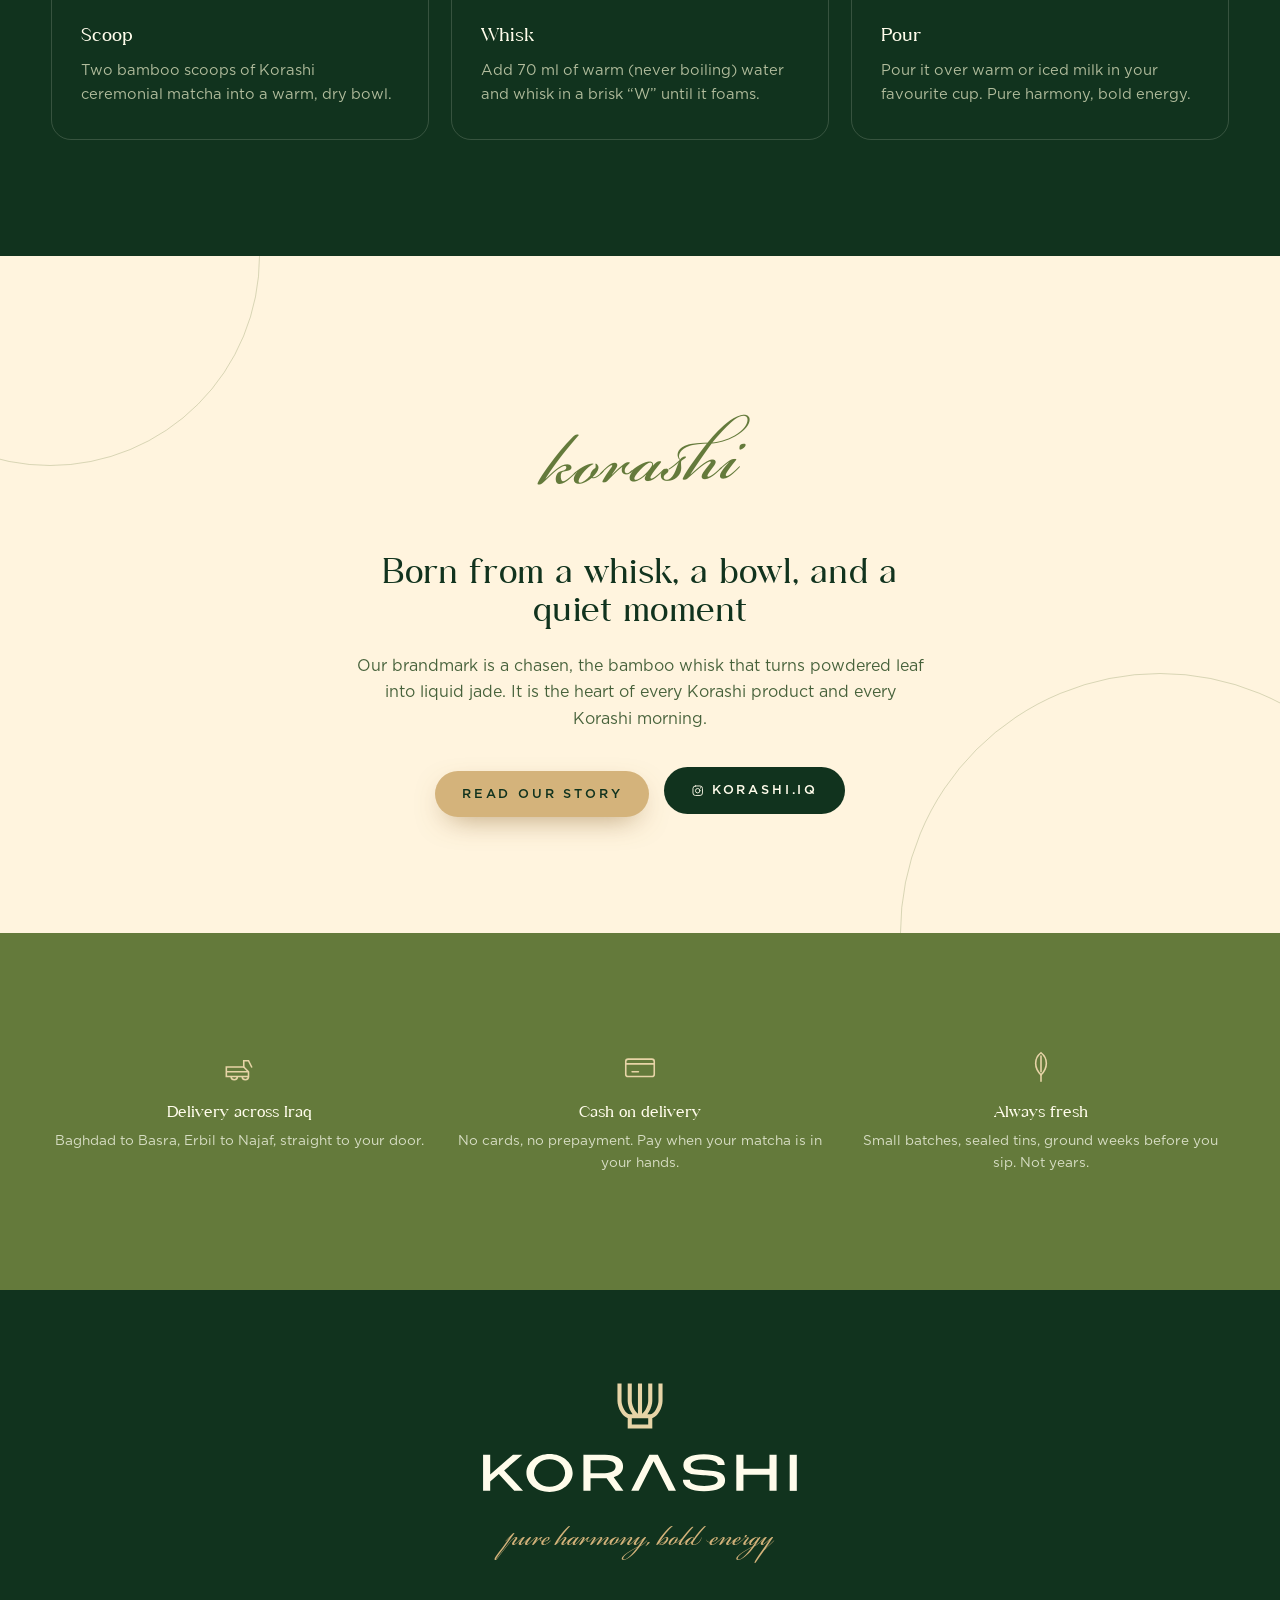
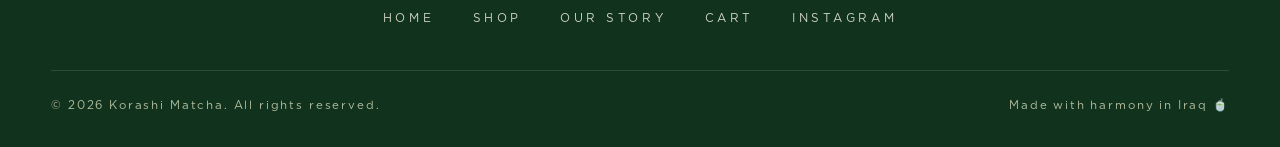
==== commit e8f2ca43: "Add files via upload" ====
--- a/index.html
+++ b/index.html
@@ -3,13 +3,30 @@
 <head>
 <meta charset="UTF-8">
 <meta name="viewport" content="width=device-width, initial-scale=1.0">
-<title>Korashi · Ceremonial Matcha · Pure Harmony, Bold Energy</title>
-<meta name="description" content="Korashi brings ceremonial-grade matcha and handcrafted tea-ware to Iraq. Stone-ground, first harvest, delivered to your door. Cash on delivery.">
+<title>Korashi · Ceremonial Matcha in Iraq · Pure Harmony, Bold Energy</title>
+<meta name="description" content="Korashi is Iraq's ceremonial matcha brand. Stone-ground, first-harvest matcha and handcrafted tea-ware delivered to your door in Baghdad, Erbil, Sulaymaniyah and across Iraq. Cash on delivery.">
+<link rel="icon" href="/favicon.ico" sizes="48x48">
 <link rel="icon" href="assets/favicon.svg" type="image/svg+xml">
+<link rel="icon" type="image/png" sizes="96x96" href="assets/favicon-96.png">
+<link rel="icon" type="image/png" sizes="192x192" href="assets/favicon-192.png">
+<link rel="apple-touch-icon" href="assets/apple-touch-icon.png">
+<link rel="canonical" href="https://korashi.co/">
+<meta name="robots" content="index, follow">
+<meta property="og:type" content="website">
+<meta property="og:site_name" content="Korashi">
+<meta property="og:title" content="Korashi · Ceremonial Matcha in Iraq · Pure Harmony, Bold Energy">
+<meta property="og:description" content="Korashi is Iraq's ceremonial matcha brand. Stone-ground, first-harvest matcha and handcrafted tea-ware delivered to your door in Baghdad, Erbil, Sulaymaniyah and across Iraq. Cash on delivery.">
+<meta property="og:url" content="https://korashi.co/">
+<meta property="og:image" content="https://korashi.co/assets/og-image.png">
+<meta property="og:image:width" content="1200">
+<meta property="og:image:height" content="630">
+<meta property="og:image:alt" content="Korashi, ceremonial matcha delivered across Iraq">
+<meta name="twitter:card" content="summary_large_image">
+<script type="application/ld+json">{"@context": "https://schema.org", "@type": "OnlineStore", "name": "Korashi", "alternateName": ["Korashi Iraq", "Korashi Matcha"], "url": "https://korashi.co/", "logo": "https://korashi.co/assets/favicon-512.png", "image": "https://korashi.co/assets/og-image.png", "description": "Korashi is Iraq's ceremonial matcha brand. Stone-ground, first-harvest matcha and handcrafted tea-ware delivered to your door in Baghdad, Erbil, Sulaymaniyah and across Iraq. Cash on delivery.", "slogan": "Pure Harmony, Bold Energy", "telephone": "+9647727477474", "areaServed": {"@type": "Country", "name": "Iraq"}, "sameAs": ["https://www.instagram.com/korashi.iq"]}</script>
 <link rel="preconnect" href="https://fonts.googleapis.com">
 <link rel="preconnect" href="https://fonts.gstatic.com" crossorigin>
 <link href="https://fonts.googleapis.com/css2?family=Cormorant+Garamond:wght@400;500;600&family=Montserrat:wght@400;500;600&family=Pinyon+Script&display=swap" rel="stylesheet">
-<link rel="stylesheet" href="css/style.css?v=4">
+<link rel="stylesheet" href="css/style.css?v=5">
 </head>
 <body>
 
@@ -332,6 +349,6 @@
   </div>
 </footer>
 
-<script src="js/main.js?v=3"></script>
+<script src="js/main.js?v=4"></script>
 </body>
 </html>
